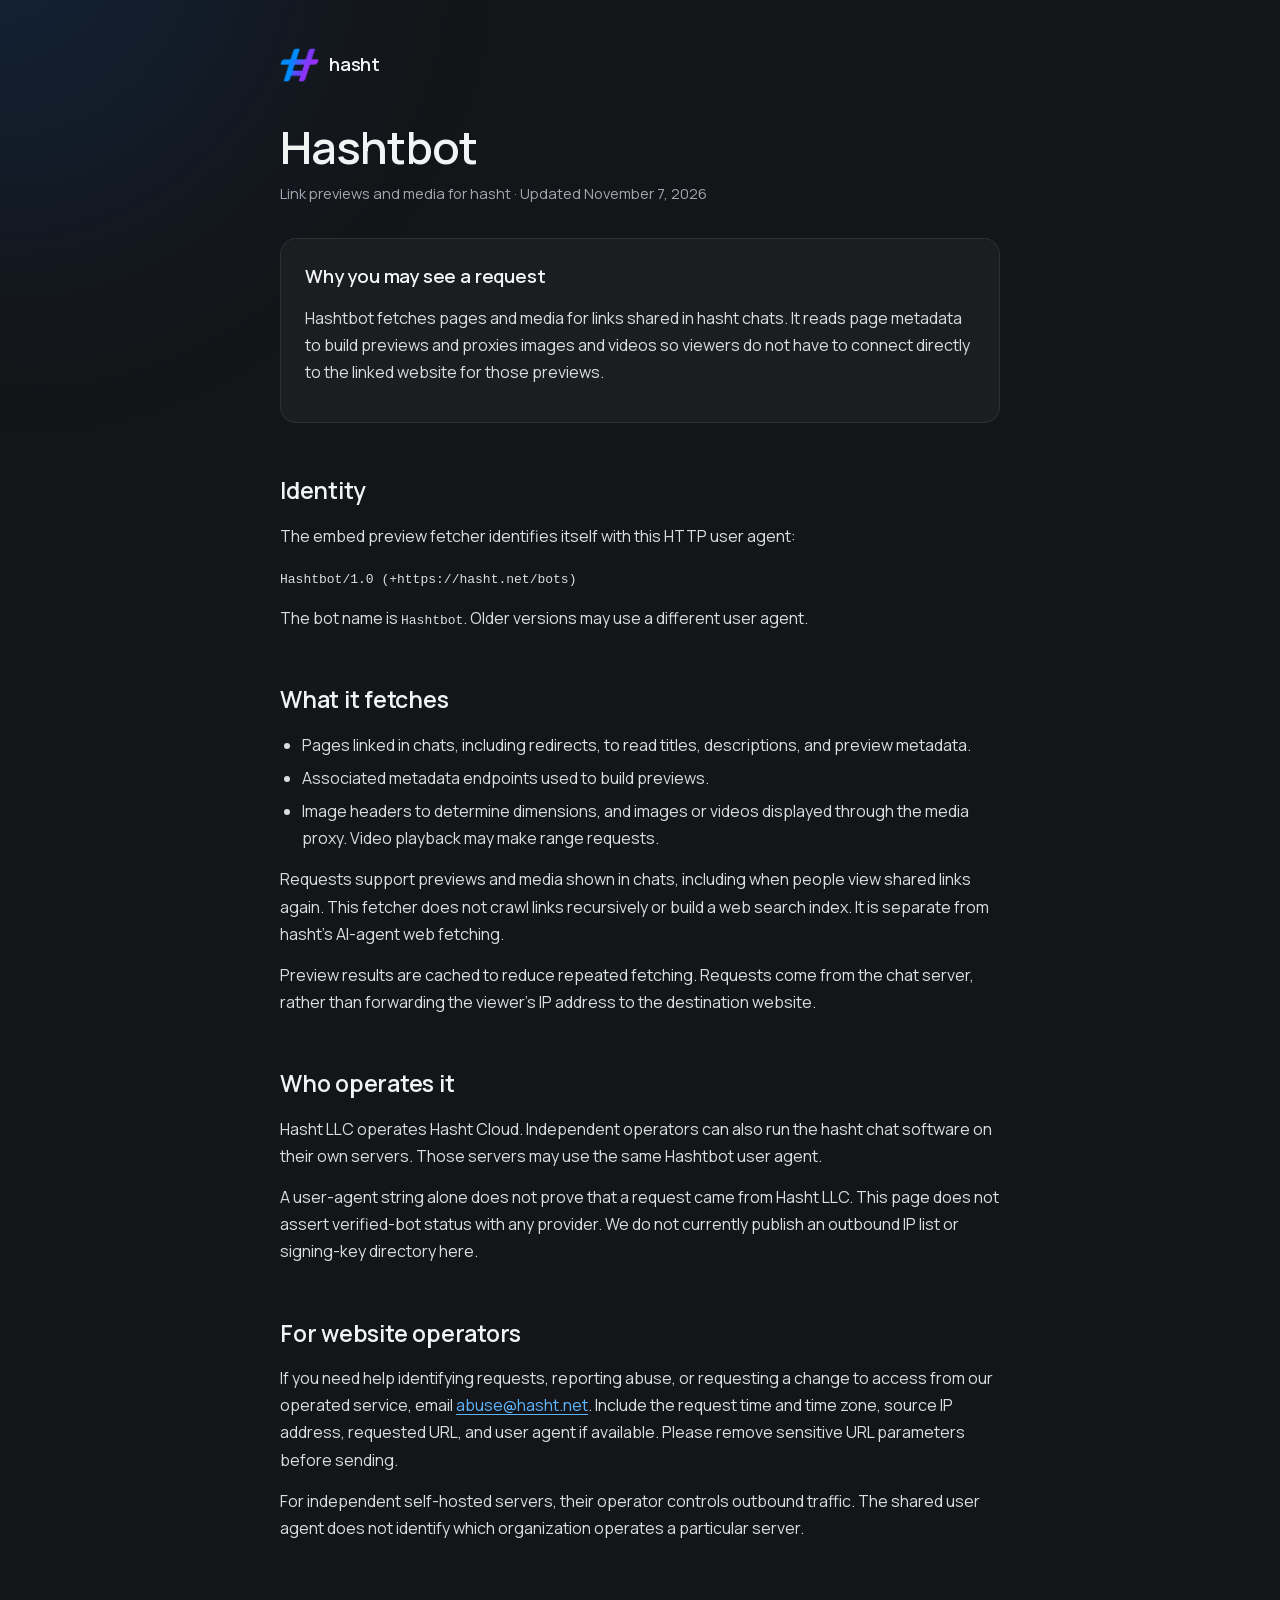
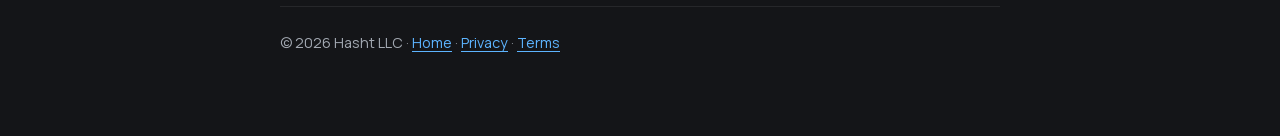
==== bots/index.html @ 03695645 "Document Hashtbot preview identity on the public website" ====
<!doctype html>
<html lang="en" data-theme="dark">
<head>
  <meta charset="UTF-8" />
  <meta name="viewport" content="width=device-width, initial-scale=1.0" />
  <title>Hashtbot — hasht</title>
  <link rel="preload" href="/assets/fonts/manrope-latin.woff2" as="font" type="font/woff2" crossorigin />
  <link rel="stylesheet" href="/assets/fonts.css" />
  <script src="/assets/analytics.js" defer></script>
  <meta name="description" content="How Hashtbot fetches link previews and media for hasht, and how website operators can identify and contact us." />
  <link rel="canonical" href="https://hasht.net/bots" />
  <link rel="icon" type="image/x-icon" href="/assets/favicon.ico" />
  <link rel="icon" type="image/png" sizes="32x32" href="/assets/icon-32.png" />
  <link rel="icon" type="image/png" sizes="192x192" href="/assets/icon-192.png" />
  <link rel="apple-touch-icon" sizes="180x180" href="/assets/apple-touch-icon.png" />
  <style>

    :root {
      --font-display: 'Manrope', -apple-system, BlinkMacSystemFont, 'Segoe UI', sans-serif;
      --font-ui: 'Manrope', -apple-system, BlinkMacSystemFont, 'Segoe UI', sans-serif;
      --brand-blue: #0a6fe0;
      --brand-purple: #6d35e8;
      --brand-bright: #5db4ff;
      --bg-void: #141518;
      --bg-raised: #1c1d21;
      --border: rgba(255, 255, 255, 0.08);
      --text-bright: #f2f3f5;
      --text-normal: #dbdee1;
      --text-muted: #a2a8b1;
    }

    * { margin: 0; padding: 0; box-sizing: border-box; }

    body {
      background: var(--bg-void);
      color: var(--text-normal);
      font-family: var(--font-ui);
      line-height: 1.7;
      padding: 48px 16px 80px;
    }

    .mesh { position: fixed; inset: 0; z-index: -1; overflow: hidden; pointer-events: none; }
    .mesh span {
      position: absolute; border-radius: 50%; filter: blur(90px); opacity: 0.18;
      width: 640px; height: 640px; top: -260px; left: -200px;
      background: radial-gradient(circle at 30% 30%, var(--brand-blue), transparent 70%);
    }

    main { max-width: 720px; margin: 0 auto; }

    .brand {
      display: inline-flex; align-items: center; gap: 10px; margin-bottom: 40px;
      font-family: var(--font-display); font-weight: 600; font-size: 1.15rem;
      color: var(--text-bright); text-decoration: none; letter-spacing: -0.01em;
    }
    .brand img { width: 39px; height: 34px; }

    h1 {
      font-family: var(--font-display); font-weight: 600;
      font-size: clamp(2rem, 5vw, 2.8rem); line-height: 1.1; letter-spacing: -0.02em;
      color: var(--text-bright); margin-bottom: 10px;
    }
    .updated { color: var(--text-muted); font-size: 0.92rem; margin-bottom: 32px; }

    h2 {
      font-family: var(--font-display); font-weight: 600; font-size: 1.45rem;
      color: var(--text-bright); letter-spacing: -0.01em;
      margin: 48px 0 12px; scroll-margin-top: 24px;
    }
    h3 { color: var(--text-bright); font-size: 1rem; font-weight: 700; margin: 24px 0 6px; }
    p, ul { margin-bottom: 14px; }
    ul { padding-left: 22px; }
    li { margin-bottom: 6px; }
    strong { color: var(--text-bright); font-weight: 700; }
    a { color: var(--brand-bright); text-underline-offset: 3px; }
    a:hover { color: var(--text-bright); }

    .summary {
      background: var(--bg-raised); border: 1px solid var(--border);
      border-radius: 16px; padding: 22px 24px; margin-bottom: 8px;
    }
    .summary h2 { margin-top: 0; font-size: 1.15rem; }
    .summary ul { margin-bottom: 0; }

    code { overflow-wrap: anywhere; }

    .toc { columns: 2; column-gap: 32px; padding-left: 20px; font-size: 0.95rem; }
    @media (max-width: 560px) { .toc { columns: 1; } }

    .table-wrap { overflow-x: auto; margin-bottom: 14px; }
    table { width: 100%; border-collapse: collapse; font-size: 0.93rem; }
    th, td { text-align: left; vertical-align: top; padding: 10px 12px; border-bottom: 1px solid var(--border); }
    th { color: var(--text-bright); font-weight: 700; }

    footer { margin-top: 64px; padding-top: 24px; border-top: 1px solid var(--border); color: var(--text-muted); font-size: 0.9rem; }

    ::selection { background: var(--brand-blue); color: #fff; }
  </style>
</head>
<body>
  <div class="mesh" aria-hidden="true"><span></span></div>
  <main>
    <a href="/" class="brand">
      <img src="/assets/logo-mark.png" alt="" width="39" height="34" />
      hasht
    </a>
    <h1>Hashtbot</h1>
    <p class="updated">Link previews and media for hasht · Updated November 7, 2026</p>

    <div class="summary">
      <h2>Why you may see a request</h2>
      <p>Hashtbot fetches pages and media for links shared in hasht chats. It reads page metadata to
      build previews and proxies images and videos so viewers do not have to connect directly to
      the linked website for those previews.</p>
    </div>

    <h2>Identity</h2>
    <p>The embed preview fetcher identifies itself with this HTTP user agent:</p>
    <p><code>Hashtbot/1.0 (+https://hasht.net/bots)</code></p>
    <p>The bot name is <code>Hashtbot</code>. Older versions may use a different user agent.</p>

    <h2>What it fetches</h2>
    <ul>
      <li>Pages linked in chats, including redirects, to read titles, descriptions, and preview metadata.</li>
      <li>Associated metadata endpoints used to build previews.</li>
      <li>Image headers to determine dimensions, and images or videos displayed through the media proxy.
      Video playback may make range requests.</li>
    </ul>
    <p>Requests support previews and media shown in chats, including when people view shared links
    again. This fetcher does not crawl links recursively or build a web search index. It is separate
    from hasht's AI-agent web fetching.</p>
    <p>Preview results are cached to reduce repeated fetching. Requests come from the chat server,
    rather than forwarding the viewer's IP address to the destination website.</p>

    <h2>Who operates it</h2>
    <p>Hasht LLC operates Hasht Cloud. Independent operators can also run the hasht chat software
    on their own servers. Those servers may use the same Hashtbot user agent.</p>
    <p>A user-agent string alone does not prove that a request came from Hasht LLC.
    This page does not assert verified-bot status with any provider. We do not currently publish
    an outbound IP list or signing-key directory here.</p>

    <h2>For website operators</h2>
    <p>If you need help identifying requests, reporting abuse, or requesting a change to access
    from our operated service, email <a href="mailto:abuse@hasht.net">abuse@hasht.net</a>.
    Include the request time and time zone, source IP address, requested URL, and user agent if
    available. Please remove sensitive URL parameters before sending.</p>
    <p>For independent self-hosted servers, their operator controls outbound traffic.
    The shared user agent does not identify which organization operates a particular server.</p>

    <footer>
      © 2026 Hasht LLC · <a href="/">Home</a> · <a href="/privacy">Privacy</a> · <a href="/terms">Terms</a>
    </footer>
  </main>
</body>
</html>
---- assets/fonts.css ----
/* Self-hosted so visitors' browsers never contact Google Fonts. Both are variable
   fonts under the SIL Open Font License; see fonts/OFL-*.txt. */
@font-face {
  font-family: 'Manrope';
  font-style: normal;
  font-weight: 400 800;
  font-display: swap;
  src: url(/assets/fonts/manrope-latin.woff2) format('woff2');
  unicode-range: U+0000-00FF, U+0131, U+0152-0153, U+02BB-02BC, U+02C6, U+02DA, U+02DC, U+0304, U+0308, U+0329, U+2000-206F, U+20AC, U+2122, U+2191, U+2193, U+2212, U+2215, U+FEFF, U+FFFD;
}
@font-face {
  font-family: 'JetBrains Mono';
  font-style: normal;
  font-weight: 400 500;
  font-display: swap;
  src: url(/assets/fonts/jetbrains-mono-latin.woff2) format('woff2');
  unicode-range: U+0000-00FF, U+0131, U+0152-0153, U+02BB-02BC, U+02C6, U+02DA, U+02DC, U+0304, U+0308, U+0329, U+2000-206F, U+20AC, U+2122, U+2191, U+2193, U+2212, U+2215, U+FEFF, U+FFFD;
}
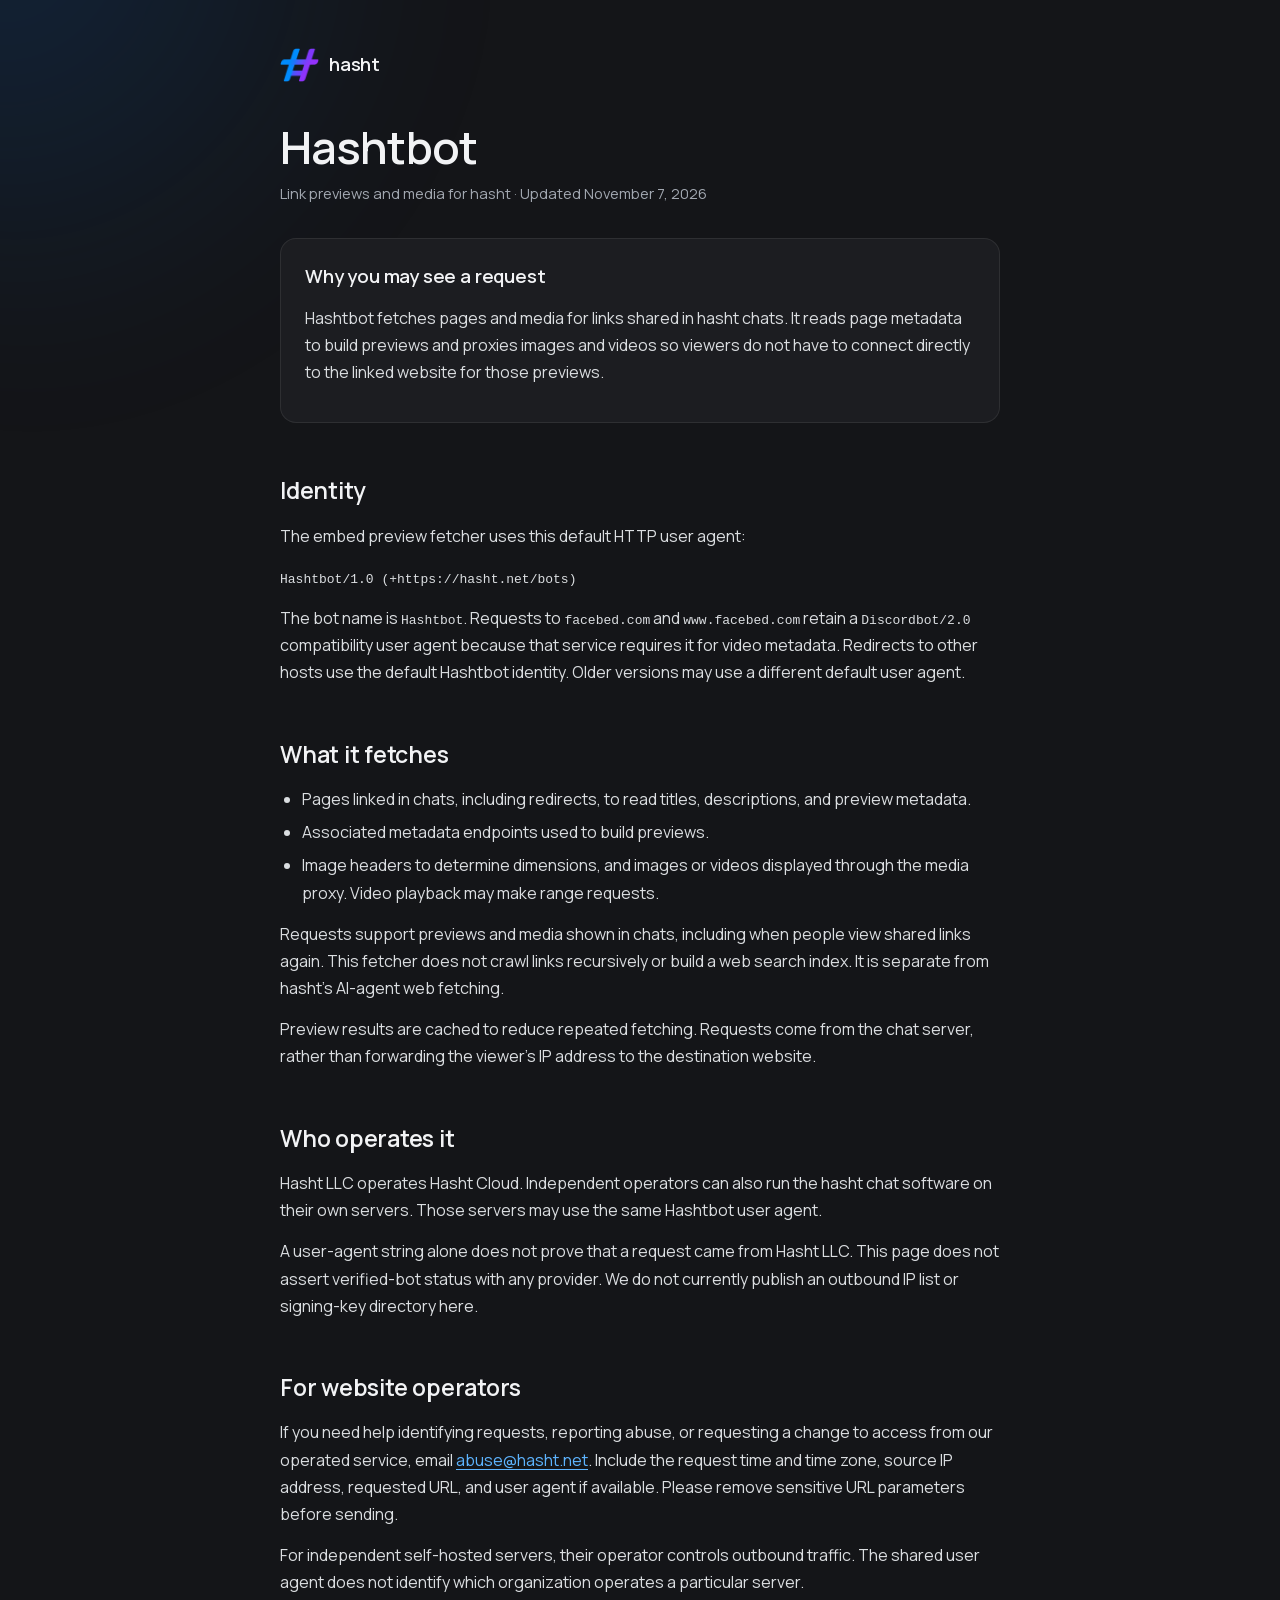
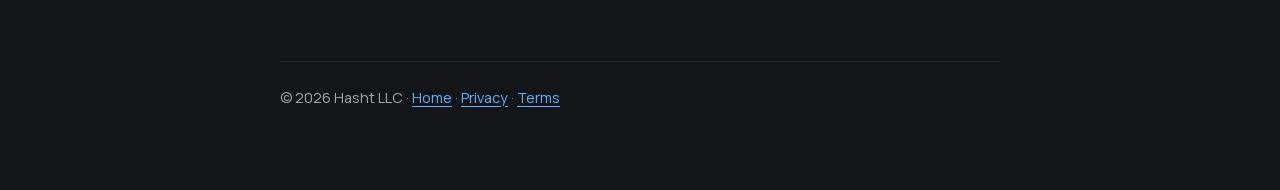
==== commit b4fe429c: "Document the Facebed video compatibility user agent" ====
--- a/bots/index.html
+++ b/bots/index.html
@@ -115,9 +115,12 @@
     </div>
 
     <h2>Identity</h2>
-    <p>The embed preview fetcher identifies itself with this HTTP user agent:</p>
+    <p>The embed preview fetcher uses this default HTTP user agent:</p>
     <p><code>Hashtbot/1.0 (+https://hasht.net/bots)</code></p>
-    <p>The bot name is <code>Hashtbot</code>. Older versions may use a different user agent.</p>
+    <p>The bot name is <code>Hashtbot</code>. Requests to <code>facebed.com</code> and
+    <code>www.facebed.com</code> retain a <code>Discordbot/2.0</code> compatibility user agent
+    because that service requires it for video metadata. Redirects to other hosts use the default
+    Hashtbot identity. Older versions may use a different default user agent.</p>
 
     <h2>What it fetches</h2>
     <ul>
